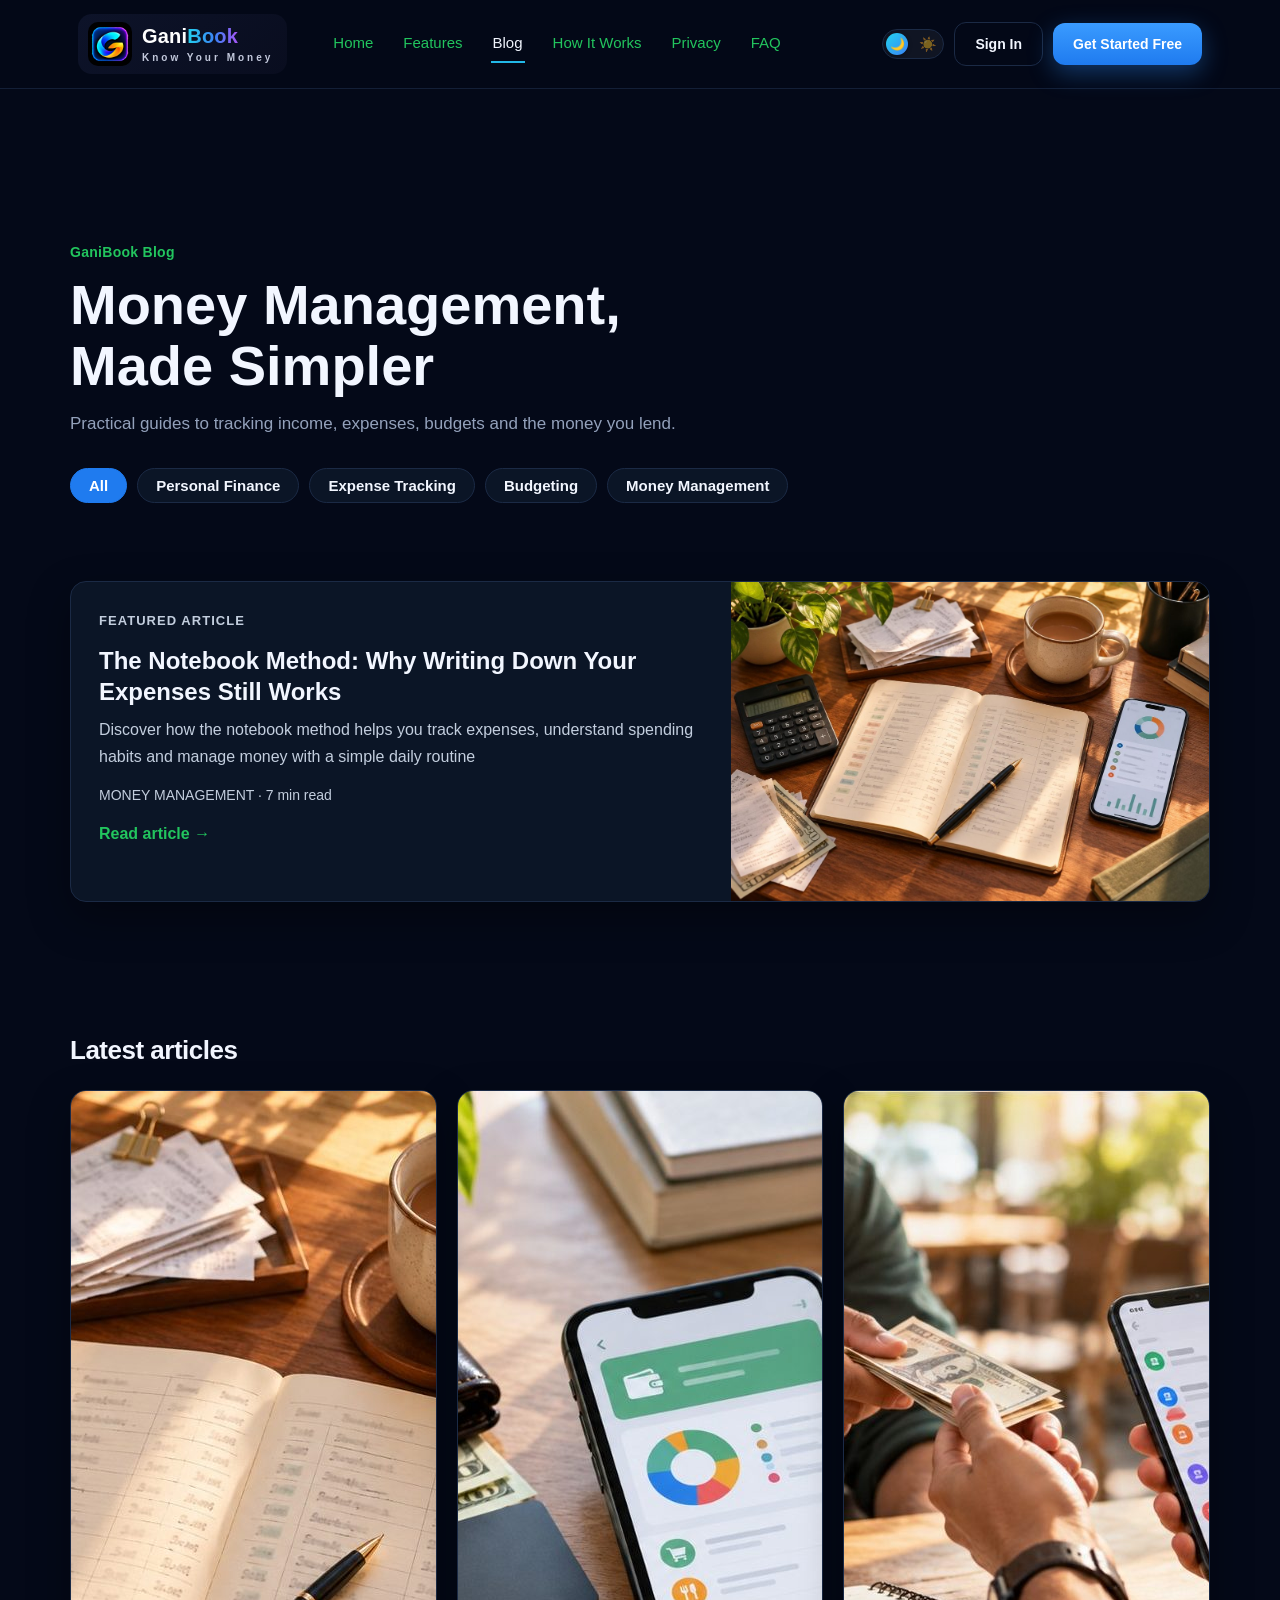
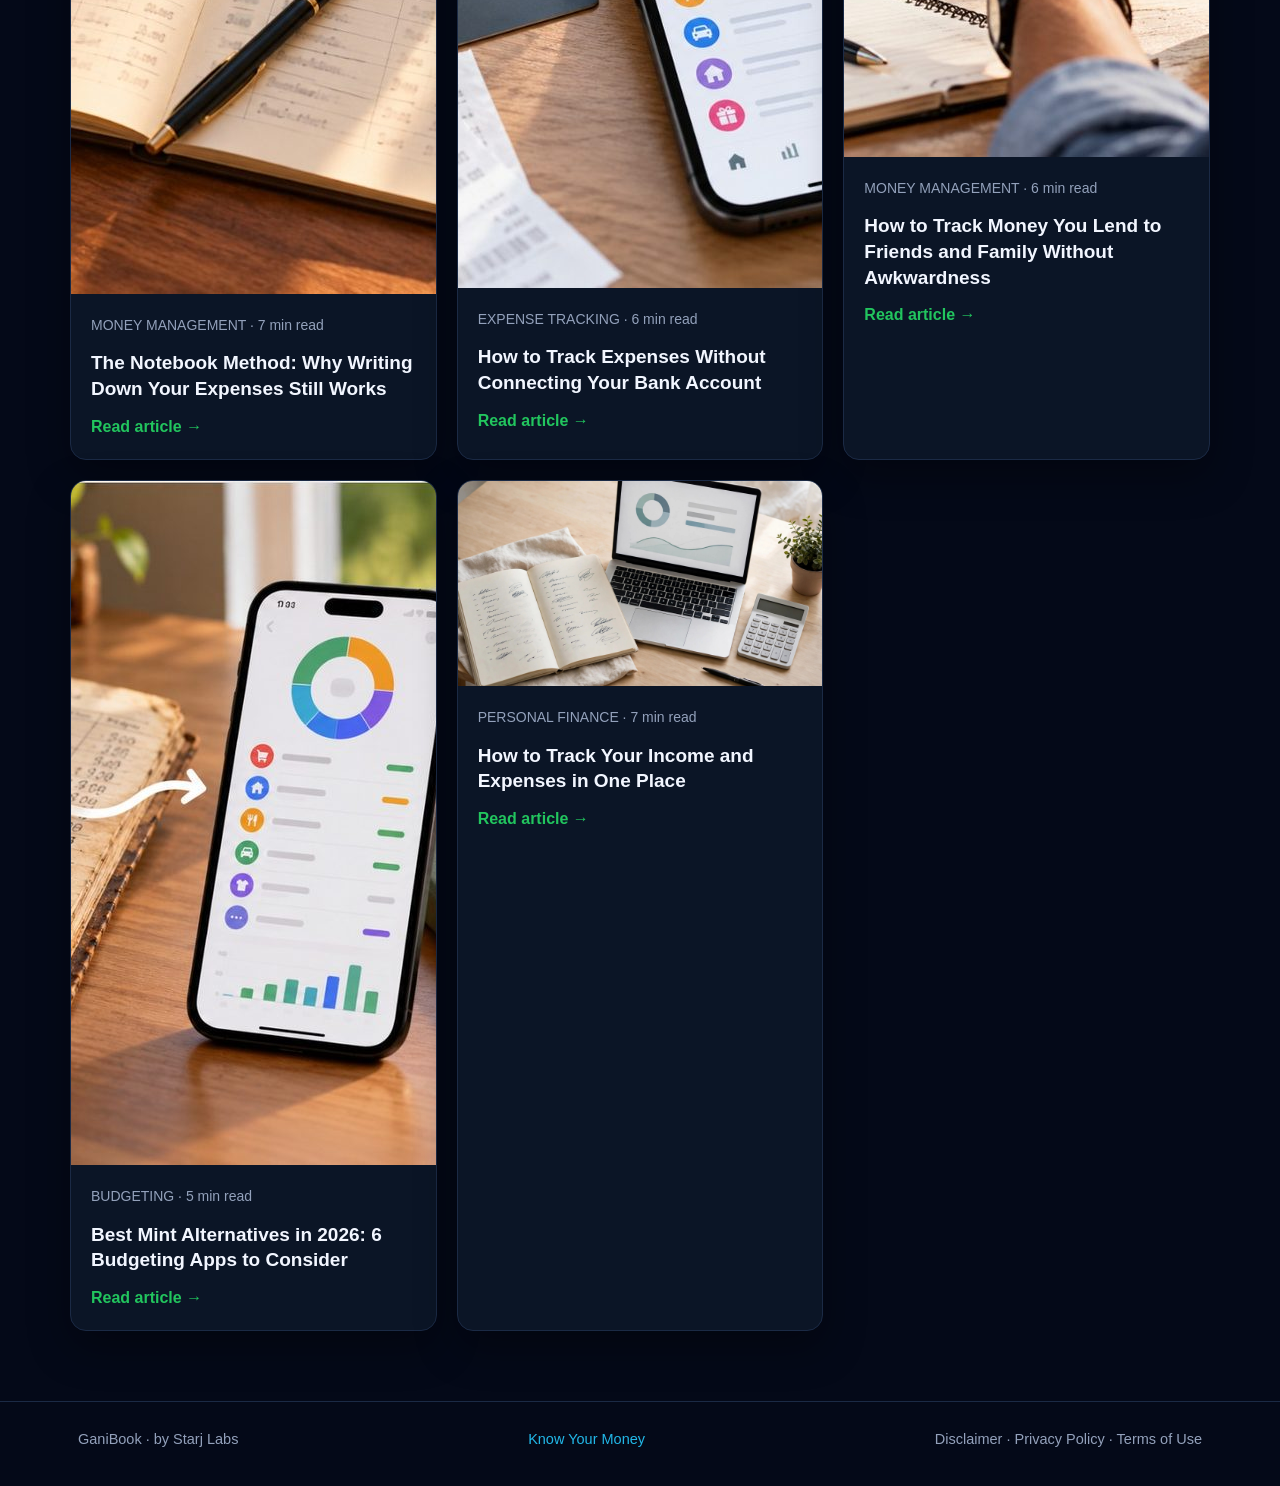
==== blog/index.html @ 3f58e20e "Publish blog articles 02-05 with category filters, SEO metadata, BlogPosting schema and sitemap" ====
<!DOCTYPE html>
<html lang="en" data-theme="dark">
<head>
<meta charset="UTF-8">
<meta name="viewport" content="width=device-width, initial-scale=1">
<title>GaniBook Blog — Money Management, Made Simpler</title>
<meta name="description" content="Practical guides to tracking income, expenses, budgets and the money you lend. Simple money management tips from GaniBook.">
<link rel="canonical" href="https://ganibook.com/blog/">
<meta property="og:title" content="GaniBook Blog — Money Management, Made Simpler">
<meta property="og:description" content="Practical guides to tracking income, expenses, budgets and the money you lend. Simple money management tips from GaniBook.">
<meta property="og:type" content="website">
<meta property="og:image" content="https://ganibook.com/logo.png">
<meta name="twitter:card" content="summary">
<meta name="twitter:title" content="GaniBook Blog — Money Management, Made Simpler">
<meta name="twitter:description" content="Practical guides to tracking income, expenses, budgets and the money you lend. Simple money management tips from GaniBook.">
<link rel="icon" href="../logo.png">
<link rel="stylesheet" href="../styles.css">
<link rel="stylesheet" href="blog.css">
</head>
<body>

<nav class="nav">
  <div class="wrap nav-in">
    <a class="brand" href="https://ganibook.com/" aria-label="GaniBook home">
      <img src="../logo.png" alt="GaniBook logo">
      <span class="brand-t"><strong><span class="wm-gani">Gani</span><span class="wm-book">Book</span></strong><em>Know Your Money</em></span>
    </a>
    <div class="links" id="navLinks">
      <a href="https://ganibook.com/">Home</a>
      <a href="https://ganibook.com/#features">Features</a>
      <a href="./" class="active">Blog</a>
      <a href="https://ganibook.com/#how">How It Works</a>
      <a href="https://ganibook.com/#privacy">Privacy</a>
      <a href="https://ganibook.com/#faq">FAQ</a>
    </div>
    <div class="nav-cta">
      <button class="theme-toggle" id="themeToggle" aria-label="Switch between dark and light mode"><span class="tt-i">🌙</span><span class="tt-i">☀️</span><span class="tt-knob"><span id="ttK">🌙</span></span></button>
      <a class="btn ghost sm" href="https://app.ganibook.com">Sign In</a>
      <a class="btn primary sm" href="https://app.ganibook.com">Get Started Free</a>
      <button class="hamb" id="hamb" aria-label="Open menu" aria-expanded="false">☰</button>
    </div>
  </div>
</nav>

<main class="wrap blog-main">
  <header class="blog-hero">
    <p class="blog-eyebrow">GaniBook Blog</p>
    <h1>Money Management,<br>Made Simpler</h1>
    <p class="blog-sub">Practical guides to tracking income, expenses, budgets and the money you lend.</p>
  </header>

  <div class="pills" role="group" aria-label="Filter articles by category">
    <button class="pill on" data-filter="All">All</button>
    <button class="pill" data-filter="Personal Finance">Personal Finance</button>
    <button class="pill" data-filter="Expense Tracking">Expense Tracking</button>
    <button class="pill" data-filter="Budgeting">Budgeting</button>
    <button class="pill" data-filter="Money Management">Money Management</button>
  </div>

  <section class="blog-featured" aria-label="Featured article">
    <article class="feat-card">
      <div class="feat-card-body">
        <p class="eyebrow">FEATURED ARTICLE</p>
        <h3><a href="./notebook-method-tracking-expenses/">The Notebook Method: Why Writing Down Your Expenses Still Works</a></h3>
        <p>Discover how the notebook method helps you track expenses, understand spending habits and manage money with a simple daily routine</p>
        <p class="art-meta">MONEY MANAGEMENT · 7 min read</p>
        <p><a class="read-link" href="./notebook-method-tracking-expenses/">Read article →</a></p>
      </div>
      <a class="feat-card-img" href="./notebook-method-tracking-expenses/"><img src="images/notebook-method-tracking-expenses.jpg" alt="Open financial notebook with handwritten expense records, calculator and smartphone expense dashboard" width="1200" height="803"></a>
    </article>
  </section>

  <section class="blog-latest" aria-label="Latest articles">
    <h2>Latest articles</h2>
    <div class="latest-grid">
      <article class="art-card" data-category="Money Management">
        <a href="./notebook-method-tracking-expenses/"><img src="images/notebook-method-tracking-expenses.jpg" alt="Open financial notebook with handwritten expense records, calculator and smartphone expense dashboard" width="1200" height="803" loading="lazy"></a>
        <div class="art-card-body">
          <p class="art-meta">MONEY MANAGEMENT · 7 min read</p>
          <h3><a href="./notebook-method-tracking-expenses/">The Notebook Method: Why Writing Down Your Expenses Still Works</a></h3>
          <p><a class="read-link" href="./notebook-method-tracking-expenses/">Read article →</a></p>
        </div>
      </article>
      <article class="art-card" data-category="Expense Tracking">
        <a href="./track-expenses-without-bank-account/"><img src="images/track-expenses-without-bank-account.jpg" alt="Wallet, cash, card and receipts beside a smartphone showing expense categories" width="1200" height="797" loading="lazy"></a>
        <div class="art-card-body">
          <p class="art-meta">EXPENSE TRACKING · 6 min read</p>
          <h3><a href="./track-expenses-without-bank-account/">How to Track Expenses Without Connecting Your Bank Account</a></h3>
          <p><a class="read-link" href="./track-expenses-without-bank-account/">Read article →</a></p>
        </div>
      </article>
      <article class="art-card" data-category="Money Management">
        <a href="./how-to-track-money-lent-to-friends/"><img src="images/how-to-track-money-lent-to-friends.jpg" alt="Two friends recording a cash loan using a smartphone and notebook at a cafe" width="1200" height="666" loading="lazy"></a>
        <div class="art-card-body">
          <p class="art-meta">MONEY MANAGEMENT · 6 min read</p>
          <h3><a href="./how-to-track-money-lent-to-friends/">How to Track Money You Lend to Friends and Family Without Awkwardness</a></h3>
          <p><a class="read-link" href="./how-to-track-money-lent-to-friends/">Read article →</a></p>
        </div>
      </article>
      <article class="art-card" data-category="Budgeting">
        <a href="./best-mint-alternatives/"><img src="images/best-mint-alternatives.jpg" alt="Traditional expense notebook beside a smartphone showing a personal finance dashboard" width="1200" height="684" loading="lazy"></a>
        <div class="art-card-body">
          <p class="art-meta">BUDGETING · 5 min read</p>
          <h3><a href="./best-mint-alternatives/">Best Mint Alternatives in 2026: 6 Budgeting Apps to Consider</a></h3>
          <p><a class="read-link" href="./best-mint-alternatives/">Read article →</a></p>
        </div>
      </article>
      <article class="art-card" data-category="Personal Finance">
        <a href="./how-to-track-income-and-expenses/"><img src="images/article-01-featured.jpg" alt="Track income, expenses, transfers, lending, borrowing and repayments with GaniBook"></a>
        <div class="art-card-body">
          <p class="art-meta">PERSONAL FINANCE · 7 min read</p>
          <h3><a href="./how-to-track-income-and-expenses/">How to Track Your Income and Expenses in One Place</a></h3>
          <p><a class="read-link" href="./how-to-track-income-and-expenses/">Read article →</a></p>
        </div>
      </article>
    </div>
  </section>
</main>

<footer>
  <div class="wrap foot-in">
    <span>GaniBook · by Starj Labs</span>
    <span class="foot-tag">Know Your Money</span>
    <span class="foot-legal">
      <a href="../disclaimer.html">Disclaimer</a> ·
      <a href="../privacy.html">Privacy Policy</a> ·
      <a href="../terms.html">Terms of Use</a>
    </span>
  </div>
</footer>

<script>
(function () {
  var root = document.documentElement;

  // Theme: saved choice > dark default (same mechanism as the landing page,
  // same localStorage key, so the choice carries across ganibook.com pages).
  var saved = null;
  try { saved = localStorage.getItem('gb-theme'); } catch (e) {}
  var theme = saved || 'dark';
  root.setAttribute('data-theme', theme);

  var toggle = document.getElementById('themeToggle');
  function paintToggle() {
    var light = root.getAttribute('data-theme') === 'light';
    document.getElementById('ttK').textContent = light ? '☀️' : '🌙';
    toggle.setAttribute('aria-label', light ? 'Switch to dark mode' : 'Switch to light mode');
  }
  paintToggle();
  toggle.addEventListener('click', function () {
    var next = root.getAttribute('data-theme') === 'light' ? 'dark' : 'light';
    root.setAttribute('data-theme', next);
    try { localStorage.setItem('gb-theme', next); } catch (e) {}
    paintToggle();
    paintAppLinks();
  });

  // The app lives on a different site, so pass the chosen theme along in the
  // link itself (?theme=light|dark) — localStorage can't cross sites.
  var APP_URL = 'https://app.ganibook.com';
  function paintAppLinks() {
    var t = root.getAttribute('data-theme') === 'light' ? 'light' : 'dark';
    var src = 'landing';
    try {
      var p = new URLSearchParams(window.location.search).get('src');
      if (p && /^[a-z0-9]+$/i.test(p)) src = p.toLowerCase();
    } catch (e) {}
    var links = document.querySelectorAll('a[href^="' + APP_URL + '"]');
    for (var i = 0; i < links.length; i++) {
      links[i].setAttribute('href', APP_URL + '/?theme=' + t + '&src=' + encodeURIComponent(src));
    }
  }
  paintAppLinks();

  function armThemeName() {
    var t = root.getAttribute('data-theme') === 'light' ? 'light' : 'dark';
    try { window.name = 'gb-theme:' + t; } catch (e) {}
  }
  var appLinks = document.querySelectorAll('a[href^="' + APP_URL + '"]');
  for (var k = 0; k < appLinks.length; k++) {
    appLinks[k].addEventListener('click', armThemeName);
  }

  // Mobile hamburger menu
  var hamb = document.getElementById('hamb');
  var links = document.getElementById('navLinks');
  hamb.addEventListener('click', function () {
    var open = links.classList.toggle('open');
    hamb.setAttribute('aria-expanded', open ? 'true' : 'false');
    hamb.textContent = open ? '✕' : '☰';
  });
  links.addEventListener('click', function (e) {
    if (e.target.tagName === 'A') {
      links.classList.remove('open');
      hamb.setAttribute('aria-expanded', 'false');
      hamb.textContent = '☰';
    }
  });
})();
</script>

<script>
(function () {
  var pills = document.querySelectorAll('.pill');
  var cards = document.querySelectorAll('.latest-grid .art-card');
  function applyFilter(cat) {
    for (var i = 0; i < pills.length; i++) {
      pills[i].classList.toggle('on', pills[i].getAttribute('data-filter') === cat);
    }
    for (var j = 0; j < cards.length; j++) {
      var c = cards[j].getAttribute('data-category');
      cards[j].style.display = (cat === 'All' || c === cat) ? '' : 'none';
    }
  }
  for (var k = 0; k < pills.length; k++) {
    pills[k].addEventListener('click', (function (cat) {
      return function () { applyFilter(cat); };
    })(pills[k].getAttribute('data-filter')));
  }
})();
</script>

</body>
</html>
---- styles.css ----
/* GaniBook landing — Model G: approved Dark + Light designs, faithful implementation.
   Theme via [data-theme] on <html>. Device mockups stay dark in both themes (approved). */

:root, [data-theme="dark"] {
  --bg: #040918;
  --bg-soft: #071026;
  --card: #0b1526;
  --card2: #0d1830;
  --border: #1b2a45;
  --border-soft: #22345a;
  --text: #f2f6ff;
  --muted: #93a1bb;
  --sub: #c3cede;
  --nav-bg: rgba(4,9,24,.82);
  --nav-border: rgba(27,42,69,.7);
  --link: #cfd8ea;
  --greet-bg: rgba(13,24,48,.7);
  --greet-border: #2b3d5f;
  --glow-a: rgba(47,143,255,.16);
  --glow-b: rgba(120,80,255,.12);
  --glow-c: rgba(47,143,255,.10);
  --band-bg: linear-gradient(180deg, #0c1830, #081122);
  --band-glow: radial-gradient(600px 300px at 50% 120%, rgba(47,143,255,.22), transparent 65%);
  --band-glow2: radial-gradient(400px 240px at 85% -20%, rgba(122,63,240,.16), transparent 60%);
  --strip-bg: rgba(7,16,38,.55);
  --card-shadow: 0 16px 40px rgba(0,0,0,.35);
  --toggle-bg: rgba(255,255,255,.05);
  --trial-bg: rgba(47,143,255,.10);
  --trial-border: rgba(47,143,255,.28);
  --trial-icon-bg: rgba(255,255,255,.07);
}

[data-theme="light"] {
  --bg: #f3f7fe;
  --bg-soft: #e9f1fd;
  --card: #ffffff;
  --card2: #f7faff;
  --border: #d9e5f6;
  --border-soft: #c4d6ef;
  --text: #0d1b31;
  --muted: #5b6b87;
  --sub: #3d4f6e;
  --nav-bg: rgba(255,255,255,.88);
  --nav-border: rgba(200,216,240,.9);
  --link: #33415c;
  --greet-bg: #ffffff;
  --greet-border: #d9e5f6;
  --glow-a: rgba(47,143,255,.14);
  --glow-b: rgba(120,80,255,.08);
  --glow-c: rgba(47,143,255,.10);
  --trial-bg: #e9f1fd;
  --trial-border: #bcd4f0;
  --trial-icon-bg: #ffffff;
  --band-bg: linear-gradient(180deg, #ffffff, #e8f1fe);
  --band-glow: radial-gradient(600px 300px at 50% 120%, rgba(47,143,255,.18), transparent 65%);
  --band-glow2: radial-gradient(400px 240px at 85% -20%, rgba(47,143,255,.12), transparent 60%);
  --strip-bg: #eaf2fd;
  --card-shadow: 0 14px 34px rgba(30,70,140,.10);
  --toggle-bg: #eef4fd;
}

* { box-sizing: border-box; margin: 0; padding: 0; }
html { scroll-behavior: smooth; }
/* Anchor offset: keep section headings visible below the sticky header */
#top, #features, #how, #privacy, #faq { scroll-margin-top: 88px; }
body {
  background: var(--bg);
  color: var(--text);
  font-family: -apple-system, BlinkMacSystemFont, 'Segoe UI', Roboto, 'Helvetica Neue', Arial, sans-serif;
  font-size: 16px; line-height: 1.6;
  -webkit-font-smoothing: antialiased;
  overflow-x: hidden;
  transition: background .25s ease, color .25s ease;
}
img { max-width: 100%; display: block; }
a { color: inherit; }
.wrap { max-width: 1180px; margin: 0 auto; padding: 0 28px; }

/* ---------- Buttons ---------- */
.btn {
  display: inline-flex; align-items: center; justify-content: center; gap: 8px;
  text-decoration: none; font-weight: 700;
  border-radius: 12px; white-space: nowrap; cursor: pointer;
  transition: transform .15s ease, box-shadow .15s ease, background .15s ease;
}
.btn.primary { background: linear-gradient(180deg, #3a9bff, #1f7bef); color: #fff; box-shadow: 0 8px 24px rgba(47,143,255,.35); border: none; }
.btn.primary:hover { transform: translateY(-2px); box-shadow: 0 12px 30px rgba(47,143,255,.45); }
.btn.primary:focus-visible, .btn.outline:focus-visible, .btn.ghost:focus-visible { outline: 3px solid rgba(47,143,255,.55); outline-offset: 2px; }
.btn.ghost { border: 1px solid var(--border); color: var(--text); background: transparent; }
.btn.ghost:hover { border-color: #2f8fff; }
.btn.outline { border: 1px solid var(--border-soft); color: var(--text); background: transparent; }
.btn.outline:hover { border-color: #2f8fff; transform: translateY(-2px); }
.btn.sm { padding: 10px 20px; font-size: 14px; }
.btn.lg { padding: 15px 34px; font-size: 16px; }
.btn .arr { font-size: 18px; }
.btn .play { font-size: 14px; opacity: .9; }

/* ---------- Nav ---------- */
.nav {
  position: sticky; top: 0; z-index: 50;
  background: var(--nav-bg); backdrop-filter: blur(12px);
  border-bottom: 1px solid var(--nav-border);
}
.nav-in { display: flex; align-items: center; gap: 24px; padding-top: 14px; padding-bottom: 14px; position: relative; }
.brand { display: flex; align-items: center; gap: 10px; text-decoration: none; background: linear-gradient(135deg, #0d1329, #090d1f); border-radius: 14px; padding: 8px 14px 8px 10px; flex-shrink: 0; }
.brand img { width: 44px; height: 44px; border-radius: 10px; display: block; }
.brand-t { display: flex; flex-direction: column; line-height: 1.15; }
.brand-t strong { font-size: 20px; font-weight: 800; letter-spacing: .2px; }
.brand-t .wm-gani { color: #ffffff; }
.brand-t .wm-book { background: linear-gradient(90deg, #22d3ee, #3b82f6 55%, #a855f7); -webkit-background-clip: text; background-clip: text; color: transparent; }
.brand-t em { display: block; font-style: normal; font-weight: 600; font-size: 10px; letter-spacing: 3px; color: #c3c9dc; margin-top: 4px; }
.links { display: flex; gap: 26px; margin-left: 20px; }
.links a { text-decoration: none; color: var(--link); font-size: 15px; font-weight: 500; padding: 6px 2px; }
.links a:hover { color: var(--text); }
.links a.active { color: var(--text); border-bottom: 2px solid #22b8e8; }
.nav-cta { margin-left: auto; display: flex; gap: 10px; align-items: center; flex-shrink: 0; }
.theme-toggle {
  position: relative; width: 62px; height: 30px; border-radius: 999px;
  border: 1px solid var(--border); background: var(--toggle-bg); cursor: pointer;
  display: inline-flex; align-items: center; justify-content: space-between;
  padding: 0 7px; font-size: 14px; line-height: 1; flex: none;
}
.theme-toggle .tt-i { opacity: .45; }
.theme-toggle .tt-knob {
  position: absolute; top: 3px; left: 3px; width: 22px; height: 22px; border-radius: 50%;
  background: linear-gradient(135deg, #22d3ee, #3b82f6);
  display: inline-flex; align-items: center; justify-content: center;
  font-size: 12px; transition: left .25s ease; box-shadow: 0 1px 4px rgba(0,0,0,.35);
}
[data-theme="light"] .theme-toggle .tt-knob { left: 35px; }
.theme-toggle:hover { border-color: #2f8fff; }
.hamb { display: none; width: 42px; height: 42px; border-radius: 12px; border: 1px solid var(--border); background: var(--toggle-bg); color: var(--text); font-size: 20px; cursor: pointer; }

/* ---------- Hero ---------- */
.hero {
  position: relative; overflow: hidden;
  background:
    radial-gradient(900px 480px at 12% 0%, var(--glow-a), transparent 60%),
    radial-gradient(800px 500px at 88% 30%, var(--glow-b), transparent 60%),
    radial-gradient(700px 420px at 55% 110%, var(--glow-c), transparent 60%),
    var(--bg);
}
.hero-grid {
  display: grid; grid-template-columns: minmax(0, 1.02fr) minmax(0, 1fr);
  gap: 36px; align-items: center; padding-top: 64px; padding-bottom: 70px;
}
.greet {
  display: inline-flex; align-items: center; gap: 6px;
  border: 1px solid var(--greet-border); background: var(--greet-bg);
  padding: 8px 18px; border-radius: 999px; font-size: 14.5px; font-weight: 600; color: var(--text);
}
.hero-copy h1 { font-size: 54px; line-height: 1.14; margin: 22px 0 18px; letter-spacing: -1px; color: var(--text); }
.hero-copy h1 .line2 { display: block; font-size: .74em; margin-top: 6px; }
.b-grad { background: linear-gradient(92deg, #38c6f4, #2f8fff); -webkit-background-clip: text; background-clip: text; color: transparent; }
.g-grad { background: linear-gradient(92deg, #ffc531, #ff8a3d); -webkit-background-clip: text; background-clip: text; color: transparent; }
.sub { color: var(--sub); font-size: 17.5px; max-width: 480px; }
.cta-row { display: flex; gap: 14px; margin-top: 28px; flex-wrap: wrap; }
.micro { color: var(--muted); font-size: 14.5px; margin-top: 14px; font-weight: 600; }

/* ---------- Launch-trial gift card (15 Oct 2026) ---------- */
.trial-card {
  display: flex; align-items: center; gap: 16px;
  background: var(--trial-bg); border: 2px solid var(--trial-border);
  border-radius: 16px; padding: 18px 22px; margin-top: 24px;
  max-width: 600px;
}
.trial-icon {
  flex: none; width: 58px; height: 58px; border-radius: 14px;
  background: var(--trial-icon-bg);
  display: flex; align-items: center; justify-content: center;
  font-size: 30px; line-height: 1;
}
.trial-card p { margin: 0; font-size: 17px; line-height: 1.5; color: var(--text); font-weight: 600; }
.close-band .trial-card { margin: 0 auto 30px; text-align: left; }
@media (max-width: 560px) {
  .trial-card { padding: 14px 16px; gap: 12px; margin-top: 20px; }
  .trial-icon { width: 48px; height: 48px; font-size: 25px; border-radius: 12px; }
  .trial-card p { font-size: 15px; }
}
.trust { display: flex; gap: 34px; margin-top: 30px; flex-wrap: wrap; }
.trust > div { display: flex; gap: 10px; align-items: flex-start; font-size: 14px; color: var(--sub); line-height: 1.45; }
.ti { font-size: 24px; line-height: 1.2; }

/* ---------- CSS device mockups (dark app UI in both themes — approved) ---------- */
.devices { position: relative; min-height: 480px; }
.laptop { position: relative; width: 100%; max-width: 640px; margin-left: auto; }
.lap-screen {
  background: #0a0f1e; border: 10px solid #141c30; border-bottom-width: 14px;
  border-radius: 14px 14px 0 0; overflow: hidden;
  box-shadow: 0 30px 80px rgba(0,0,0,.35), 0 0 60px rgba(47,143,255,.12);
}
.lap-base { height: 12px; margin: 0 -18px; background: linear-gradient(180deg, #2a3652, #141c30); border-radius: 4px 4px 14px 14px; }
.dash { display: grid; grid-template-columns: 118px 1fr; min-height: 340px; font-size: 9px; }
.d-side { background: #0b1226; border-right: 1px solid #16223c; padding: 10px 8px; }
.d-brand { display: flex; align-items: center; gap: 5px; margin-bottom: 10px; }
.d-brand img { width: 14px; height: 14px; border-radius: 4px; display: block; }
.d-brand b { font-size: 9.5px; font-weight: 800; letter-spacing: .1px; }
.wm-w { color: #fff; }
.wm-g { background: linear-gradient(90deg,#22d3ee,#3b82f6 55%,#a855f7); -webkit-background-clip: text; background-clip: text; color: transparent; }
.d-side ul { list-style: none; }
.d-side li { padding: 5px 6px; border-radius: 6px; color: #8fa0bd; font-size: 8.5px; margin-bottom: 2px; }
.d-side li.on { background: #16294d; color: #fff; }
.d-main { padding: 10px 12px; }
.d-top { display: flex; justify-content: space-between; align-items: center; margin-bottom: 10px; }
.d-greet { border: 1px solid #22345a; border-radius: 999px; padding: 3px 10px; font-size: 8.5px; background: #0d1830; color: #dbe4f5; }
.d-month { border: 1px solid #22345a; border-radius: 6px; padding: 3px 8px; font-size: 8.5px; color: #9fb0cc; }
.d-cards { display: grid; grid-template-columns: repeat(3, 1fr); gap: 8px; margin-bottom: 10px; }
.dc { border-radius: 8px; padding: 8px 9px; background: #101b33; border: 1px solid #1b2a45; }
.dc span { display: block; font-size: 7.5px; color: #8fa0bd; margin-bottom: 3px; }
.dc b { font-size: 11.5px; }
.dc.blue b { color: #5eb2ff; } .dc.green { background: #0d2b22; border-color: #175c40; } .dc.green b { color: #4ade80; }
.dc.red { background: #2c1418; border-color: #5c232a; } .dc.red b { color: #ff7a72; }
.dc.violet { background: #1e1433; border-color: #3d2a6e; } .dc.violet b { color: #c4a7ff; }
.dc.amber { background: #2b1f0e; border-color: #5c451a; } .dc.amber b { color: #ffcf5e; }
.dc.rose { background: #2b1218; border-color: #5c2330; } .dc.rose b { color: #ff8f9a; }
.d-panels { display: grid; grid-template-columns: 1.2fr 1fr; gap: 8px; }
.dp { background: #0d1730; border: 1px solid #1b2a45; border-radius: 8px; padding: 8px 9px; }
.dp-h { display: flex; justify-content: space-between; align-items: center; margin-bottom: 6px; }
.dp-h b { font-size: 8.5px; color: #dbe4f5; } .dp-h span { font-size: 7.5px; color: #38c6f4; }
.tx { display: flex; align-items: center; gap: 6px; padding: 4px 0; border-top: 1px solid #152238; font-size: 8px; }
.tx i { width: 14px; height: 14px; border-radius: 50%; font-style: normal; font-size: 7px; display: flex; align-items: center; justify-content: center; color: #fff; flex: none; }
.tx i.a { background: #2fbf71; } .tx i.b { background: #e8a13c; } .tx i.c { background: #f0564d; } .tx i.d { background: #5b8def; }
.tx span { color: #c3cede; flex: 1; } .tx b.g { color: #4ade80; } .tx b.r { color: #ff7a72; } .tx em { font-style: normal; color: #6b7c99; font-size: 7px; }
.bar { display: flex; align-items: center; gap: 6px; padding: 3px 0; font-size: 7.5px; }
.bar .bl { width: 52px; height: 5px; border-radius: 3px; flex: none; }
.bar .bl.g { background: #4ade80; } .bar .bl.r { background: #c084fc; } .bar .bl.v { background: #5eb2ff; } .bar .bl.a { background: #ffcf5e; }
.bar em { font-style: normal; color: #8fa0bd; flex: 1; } .bar b { color: #dbe4f5; }

.phone {
  position: absolute; right: -6px; bottom: -34px; width: 196px;
  background: #070c18; border: 7px solid #1a2438; border-radius: 30px;
  overflow: hidden; box-shadow: 0 24px 60px rgba(0,0,0,.45), 0 0 40px rgba(47,143,255,.15);
  font-size: 9px;
}
.ph-notch { width: 74px; height: 16px; background: #1a2438; border-radius: 0 0 10px 10px; margin: 0 auto; }
.ph-status { display: flex; justify-content: space-between; padding: 2px 12px 0; color: #9fb0cc; font-size: 8px; }
.ph-brand { display: flex; align-items: center; gap: 5px; padding: 8px 12px 4px; }
.ph-brand img { width: 16px; height: 16px; border-radius: 5px; display: block; }
.ph-brand b { font-size: 10px; font-weight: 800; letter-spacing: .1px; } .ph-brand span { margin-left: auto; color: #9fb0cc; }
.ph-greet { margin: 4px 12px; border: 1px solid #22345a; border-radius: 999px; padding: 4px 10px; font-size: 8.5px; background: #0d1830; text-align: center; color: #dbe4f5; }
.ph-bal { margin: 8px 12px; background: linear-gradient(135deg, #1f9d63, #27c77e); border-radius: 10px; padding: 10px 12px; color: #fff; }
.ph-bal span { font-size: 8px; opacity: .9; } .ph-bal b { display: block; font-size: 15px; }
.ph-row { display: grid; grid-template-columns: 1fr 1fr; gap: 8px; margin: 0 12px 8px; }
.ph-mini { border-radius: 10px; padding: 8px 10px; border: 1px solid #1b2a45; background: #101b33; }
.ph-mini span { font-size: 7.5px; color: #8fa0bd; display: block; } .ph-mini b { font-size: 10.5px; }
.ph-mini.g { background: #0d2b22; border-color: #175c40; } .ph-mini.g b { color: #4ade80; }
.ph-mini.r { background: #2c1418; border-color: #5c232a; } .ph-mini.r b { color: #ff7a72; }
.ph-tile { border: 1px solid #1b2a45; background: #0d1730; border-radius: 10px; padding: 8px; text-align: center; color: #9fb0cc; font-size: 8px; }
.ph-tile span { display: block; margin-top: 2px; }
.ph-nav { display: grid; grid-template-columns: repeat(5, 1fr); border-top: 1px solid #16223c; padding: 8px 4px 10px; margin-top: 4px; background: #0a1122; }
.ph-nav span { text-align: center; color: #6b7c99; font-size: 11px; }
.ph-nav span.on { color: #38c6f4; }
.ph-nav em { display: block; font-style: normal; font-size: 6.5px; }

/* ---------- Sections ---------- */
section { padding: 48px 0; }
section h2 { font-size: 34px; letter-spacing: -.5px; margin-bottom: 10px; color: var(--text); }
.sec-sub { color: var(--muted); font-size: 16.5px; margin-bottom: 36px; max-width: 620px; }
.grid5 { display: grid; grid-template-columns: repeat(5, 1fr); gap: 16px; }
.fcard {
  background: var(--card);
  border: 1px solid var(--border); border-radius: 16px;
  padding: 28px 22px; text-align: center;
  transition: transform .18s ease, border-color .18s ease, box-shadow .18s ease;
}
.fcard:hover { transform: translateY(-4px); border-color: #2f8fff; box-shadow: var(--card-shadow); }
.fcard h3 { font-size: 17px; margin: 14px 0 8px; color: var(--text); }
.fcard p { color: var(--muted); font-size: 14.5px; }
.fcard.wide { display: flex; align-items: center; gap: 20px; text-align: left; padding: 24px; }
.fcard.wide h3 { margin: 0 0 6px; }
.fic {
  width: 58px; height: 58px; border-radius: 50%; flex: none;
  display: inline-flex; align-items: center; justify-content: center;
  font-size: 26px; color: #fff; font-style: normal;
}
.fic.green { background: linear-gradient(135deg, #2fbf71, #1d8a4f); }
.fic.red { background: linear-gradient(135deg, #f0564d, #c2332c); }
.fic.yellow { background: linear-gradient(135deg, #ffc531, #e8930c); }
.fic.purple { background: linear-gradient(135deg, #a06bff, #7a3ff0); }
.fic.blue { background: linear-gradient(135deg, #3a9bff, #1f6fe0); }
.fic.bulb { background: none; font-size: 44px; width: auto; height: auto; }
.fcard.wide .fic { margin: 0; }
.pie { width: 58px; height: 58px; border-radius: 50%; flex: none;
  background: conic-gradient(#ffc531 0 32%, #a06bff 32% 55%, #38c6f4 55% 100%); }
.bars { display: flex; align-items: flex-end; gap: 7px; height: 58px; flex: none; }
.bars i { width: 14px; height: var(--h); border-radius: 5px; background: linear-gradient(180deg, #38c6f4, #1f7bef); display: block; }

/* ---------- How it works ---------- */
.how { background: var(--strip-bg); border-top: 1px solid var(--border); border-bottom: 1px solid var(--border); text-align: center; }
.how .sec-sub { margin-left: auto; margin-right: auto; }
.steps { display: grid; grid-template-columns: repeat(3, 1fr); gap: 18px; margin-bottom: 40px; text-align: left; }
.step { background: var(--card); border: 1px solid var(--border); border-radius: 16px; padding: 30px 26px; }
.step .n {
  width: 44px; height: 44px; border-radius: 12px; display: inline-flex; align-items: center; justify-content: center;
  font-size: 20px; font-weight: 800; color: #fff;
  background: linear-gradient(135deg, #2f8fff, #7a3ff0); margin-bottom: 16px;
}
.step h3 { font-size: 18px; margin-bottom: 8px; color: var(--text); }
.step p { color: var(--muted); font-size: 15px; }

/* ---------- Privacy ---------- */
.priv-grid { display: block; max-width: 780px; }
.priv-list { list-style: none; margin-top: 8px; }
.priv-list li { display: flex; gap: 14px; padding: 14px 0; border-bottom: 1px solid var(--border); font-size: 15.5px; color: var(--sub); }
.priv-list li:last-child { border-bottom: none; }
.priv-list li > span { font-size: 22px; }
.priv-list b { color: var(--text); }

/* ---------- FAQ ---------- */
.faq { background: var(--strip-bg); border-top: 1px solid var(--border); }
.faq h2 { margin-bottom: 30px; }
.qa { background: var(--card); border: 1px solid var(--border); border-radius: 14px; padding: 22px 26px; margin-bottom: 14px; max-width: 860px; }
.qa h3 { font-size: 17px; margin-bottom: 8px; color: var(--text); }
.qa p { color: var(--muted); font-size: 15.5px; }

/* ---------- Closing ---------- */
.closing { padding: 36px 0 68px; }
.close-band {
  position: relative; overflow: hidden; text-align: center;
  border: 1px solid var(--border-soft); border-radius: 24px;
  padding: 64px 32px;
  background: var(--band-glow), var(--band-glow2), var(--band-bg);
}
.close-band::after {
  content: ""; position: absolute; right: 40px; bottom: 0; width: 280px; height: 120px;
  background: linear-gradient(180deg, rgba(56,198,244,.55), rgba(56,198,244,.08));
  -webkit-mask: url("data:image/svg+xml;utf8,<svg xmlns='http://www.w3.org/2000/svg' width='280' height='120'><rect x='10' y='70' width='22' height='50' rx='4'/><rect x='44' y='50' width='22' height='70' rx='4'/><rect x='78' y='60' width='22' height='60' rx='4'/><rect x='112' y='35' width='22' height='85' rx='4'/><rect x='146' y='48' width='22' height='72' rx='4'/><rect x='180' y='20' width='22' height='100' rx='4'/><rect x='214' y='42' width='22' height='78' rx='4'/><rect x='248' y='58' width='22' height='62' rx='4'/></svg>") no-repeat bottom right;
  -webkit-mask-size: contain; mask-size: contain;
  opacity: .55; pointer-events: none;
}
.close-band h2 { font-size: 32px; margin-bottom: 26px; }
.close-band .micro { margin-top: 16px; }

/* ---------- Footer ---------- */
footer { border-top: 1px solid var(--border); padding: 26px 0 34px; }
.foot-in { display: flex; justify-content: space-between; align-items: center; color: var(--muted); font-size: 14.5px; }
.foot-tag { color: #22b8e8; }
.foot-legal a { color: var(--muted); text-decoration: none; }
.foot-legal a:hover { color: var(--text); text-decoration: underline; }

/* ---------- Responsive ---------- */
@media (max-width: 1020px) {
  .hero-grid { grid-template-columns: 1fr; padding-top: 48px; }
  .hero-copy h1 { font-size: 44px; }
  .devices { min-height: 0; max-width: 640px; }
  .grid5 { grid-template-columns: repeat(2, 1fr); }
  .links {
    display: none; position: absolute; top: 100%; left: 0; right: 0;
    flex-direction: column; gap: 0; margin: 0;
    background: var(--nav-bg); border-bottom: 1px solid var(--nav-border);
    padding: 8px 28px 16px;
  }
  .links.open { display: flex; }
  .links a { padding: 12px 2px; border-bottom: 1px solid var(--border); }
  .links a.active { border-bottom: 1px solid var(--border); border-left: 3px solid #22b8e8; padding-left: 10px; }
  .hamb { display: inline-flex; }
}
@media (max-width: 640px) {
  .wrap { padding: 0 20px; }
  section { padding: 52px 0; }
  .nav-in { gap: 10px; }
  .brand { gap: 8px; min-width: 0; }
  .nav-cta { gap: 8px; }
  .hamb { width: 38px; height: 38px; font-size: 18px; }
  .nav-cta .btn.ghost { display: none; }
  .nav-cta .btn.primary.sm { padding: 10px 14px; font-size: 13px; }
  .brand img { width: 38px; height: 38px; }
  .brand-t strong { font-size: 18px; }
  .brand-t em { display: none; }
  .hero-copy h1 { font-size: 37px; letter-spacing: -.5px; }
  .sub { font-size: 16px; }
  .cta-row .btn.lg { width: 100%; justify-content: center; }
  .trust { gap: 18px; }
  .devices { margin-top: 8px; display: flex; justify-content: center; }
  .laptop { display: none; }
  .phone { position: relative; right: auto; bottom: auto; width: 232px; margin: 6px auto 0; }
  .grid5 { grid-template-columns: 1fr; } /* 5 cards: no orphan 5th card on mobile */
  .fcard { padding: 22px 16px; }
  .fcard.wide { flex-direction: column; text-align: center; }
  .steps { grid-template-columns: 1fr; }
  section h2 { font-size: 27px; }
  .close-band { padding: 48px 22px; }
  .close-band::after { display: none; }
  .foot-in { flex-direction: column; gap: 6px; }
}
/* Narrow phones: compress header so logo, wordmark, toggle, CTA and menu fit without overlap */
@media (max-width: 460px) {
  .wrap { padding: 0 12px; }
  .nav-in { gap: 6px; }
  .brand { padding: 6px 8px 6px 6px; gap: 6px; }
  .brand img { width: 30px; height: 30px; }
  .brand-t strong { font-size: 15px; }
  .nav-cta { gap: 6px; }
  .theme-toggle { width: 52px; height: 28px; padding: 0 6px; font-size: 12px; }
  .theme-toggle .tt-knob { width: 18px; height: 18px; top: 4px; left: 4px; font-size: 10px; }
  [data-theme="light"] .theme-toggle .tt-knob { left: 30px; }
  .nav-cta .btn.primary.sm { padding: 7px 8px; font-size: 12px; }
  .hamb { width: 32px; height: 32px; font-size: 16px; }
}

/* Desktop light mode: subtle grey outer viewport framing the centered page (like the dashboard) */
@media (min-width: 1100px) {
  [data-theme="light"] body {
    background: #e1e6ef;
  }
  [data-theme="light"] body > nav,
  [data-theme="light"] body > header,
  [data-theme="light"] body > section,
  [data-theme="light"] body > footer {
    max-width: 1400px;
    margin-left: auto;
    margin-right: auto;
  }
}
---- blog/blog.css ----
/* GaniBook Blog — uses the landing page theme tokens (data-theme on <html>).
   Dark is the default; light overrides come from styles.css tokens.
   One blog, one content — only colors change per theme (no duplicate SEO content). */

.blog-main { padding: 120px 20px 60px; }

.blog-hero { padding: 32px 0 8px; }
.blog-eyebrow {
  color: #22c55e;
  font-weight: 700;
  font-size: 14px;
  letter-spacing: 0.02em;
  margin: 0 0 12px;
}
.blog-hero h1 {
  margin: 0 0 14px;
  font-size: clamp(34px, 6vw, 56px);
  line-height: 1.08;
  color: var(--text);
}
.blog-sub {
  margin: 0;
  font-size: 17px;
  line-height: 1.6;
  color: var(--muted);
  max-width: 620px;
}

.blog-latest { padding: 40px 0 10px; }
.blog-latest h2 {
  margin: 0 0 18px;
  font-size: 26px;
  color: var(--text);
}
.blog-empty {
  background: var(--card);
  border: 1px solid var(--border);
  border-radius: 16px;
  padding: 28px;
  box-shadow: var(--card-shadow);
}
.blog-empty p { color: var(--sub); line-height: 1.65; margin: 0 0 12px; }
.blog-empty p:last-child { margin-bottom: 0; }
.blog-empty strong { color: var(--text); }
.blog-empty .btn { display: inline-block; text-decoration: none; }

@media (max-width: 640px) {
  .blog-main { padding-top: 100px; }
  .blog-empty { padding: 20px; }
}

/* Article pages + blog link color */
:root, [data-theme="dark"] { --link: #22c55e; }
[data-theme="light"] { --link: #166534; }

.article-main { max-width: 760px; margin: 0 auto; padding: 28px 20px 60px; }
.article-main h1 { margin: 0 0 12px; font-size: clamp(30px, 5vw, 44px); line-height: 1.15; }
.back { text-decoration: none; font-size: 15px; color: var(--link); }
.eyebrow { color: var(--link); font-weight: 800; font-size: 13px; letter-spacing: .08em; margin: 26px 0 10px; }
.meta { color: var(--muted); font-size: 15px; margin: 0 0 24px; }
.featured-fig { margin: 0; border: 1px solid var(--border); border-radius: 16px; overflow: hidden; box-shadow: var(--card-shadow); }
.featured-fig img { width: 100%; aspect-ratio: 16/9; object-fit: cover; display: block; }
.contents { background: var(--card); border: 1px solid var(--border); border-radius: 16px; padding: 20px 24px; margin: 28px 0 8px; }
.contents b { display: block; margin-bottom: 10px; font-size: 16px; }
.contents a { display: block; text-decoration: none; padding: 4px 0; font-size: 15px; color: var(--link); }
.article-main article h2 { font-size: 26px; line-height: 1.3; margin: 42px 0 12px; }
.article-main article h3 { font-size: 19px; margin: 26px 0 8px; }
.article-main article p, .article-main article li { font-size: 17px; line-height: 1.75; color: var(--sub); }
.article-main article p { margin: 0 0 14px; }
.article-main article ul { padding-left: 22px; }
.article-main article li { margin-bottom: 8px; }
.article-main article strong { color: var(--text); }
.table-wrap { overflow-x: auto; margin: 6px 0 16px; }
table { border-collapse: collapse; width: 100%; min-width: 480px; font-size: 16px; }
th, td { border: 1px solid var(--border); padding: 10px 14px; text-align: left; }
th { background: var(--card); color: var(--text); }
td { color: var(--sub); }
td.num { text-align: right; }
.cta-box { background: var(--card); border: 1px solid var(--border); border-radius: 16px; box-shadow: var(--card-shadow); padding: 28px; text-align: center; margin: 36px 0 8px; }
.cta-box p { color: var(--sub); font-size: 17px; line-height: 1.65; margin: 0 0 16px; }
.cta-box p:last-child { margin-bottom: 0; }
.back-bottom { margin-top: 30px; }

/* Blog index cards */
.feat-card { display: flex; background: var(--card); border: 1px solid var(--border); border-radius: 16px; overflow: hidden; box-shadow: var(--card-shadow); margin: 0 0 40px; }
.feat-card-body { padding: 28px; flex: 1; }
.feat-card-body .eyebrow { margin-top: 0; }
.feat-card-body h3 { margin: 0 0 10px; font-size: 24px; line-height: 1.3; }
.feat-card-body h3 a { color: var(--text); text-decoration: none; }
.feat-card-body p { color: var(--sub); line-height: 1.65; margin: 0 0 14px; }
.feat-card-img { flex: 0 0 42%; min-height: 260px; }
.feat-card-img img { width: 100%; height: 100%; object-fit: cover; display: block; }
.art-meta { color: var(--muted); font-size: 14px; margin-bottom: 14px; }
.read-link { color: var(--link); font-weight: 700; text-decoration: none; }
.latest-grid { display: grid; grid-template-columns: repeat(3, 1fr); gap: 20px; }
.art-card { background: var(--card); border: 1px solid var(--border); border-radius: 16px; overflow: hidden; box-shadow: var(--card-shadow); }
.art-card img { width: 100%; aspect-ratio: 16/9; object-fit: cover; display: block; }
.art-card-body { padding: 20px; }
.art-card-body h3 { margin: 0 0 12px; font-size: 19px; line-height: 1.35; }
.art-card-body h3 a { color: var(--text); text-decoration: none; }

@media (max-width: 640px) {
  .article-main { padding: 20px 16px 44px; }
  .article-main article p, .article-main article li { font-size: 16px; }
  table { min-width: 0; font-size: 14px; }
  th, td { padding: 8px 10px; }
  td.num { white-space: nowrap; }
  .feat-card { flex-direction: column; }
  .feat-card-img { flex: none; min-height: 0; }
  .feat-card-img img { aspect-ratio: 16/9; height: auto; }
  .latest-grid { grid-template-columns: 1fr; }
}

/* Category filter pills (mockup style) + related-articles block */
.pills { display: flex; flex-wrap: wrap; gap: 10px; margin: 22px 0 30px; }
.pill { border: 1px solid var(--border); background: var(--card); color: var(--text); border-radius: 999px; padding: 8px 18px; font-size: 15px; font-weight: 600; cursor: pointer; }
.pill.on { background: #1f7bef; border-color: #1f7bef; color: #fff; }
.related { background: var(--card); border: 1px solid var(--border); border-radius: 16px; padding: 20px 24px; margin: 30px 0 8px; }
.related p { color: var(--sub); font-size: 17px; line-height: 1.65; margin: 0 0 10px; }
.related p strong { color: var(--text); }
.related ul { padding-left: 22px; margin: 0; }
.related li { font-size: 17px; line-height: 1.75; color: var(--sub); margin-bottom: 8px; }
.related a { color: var(--link); text-decoration: none; font-weight: 700; }
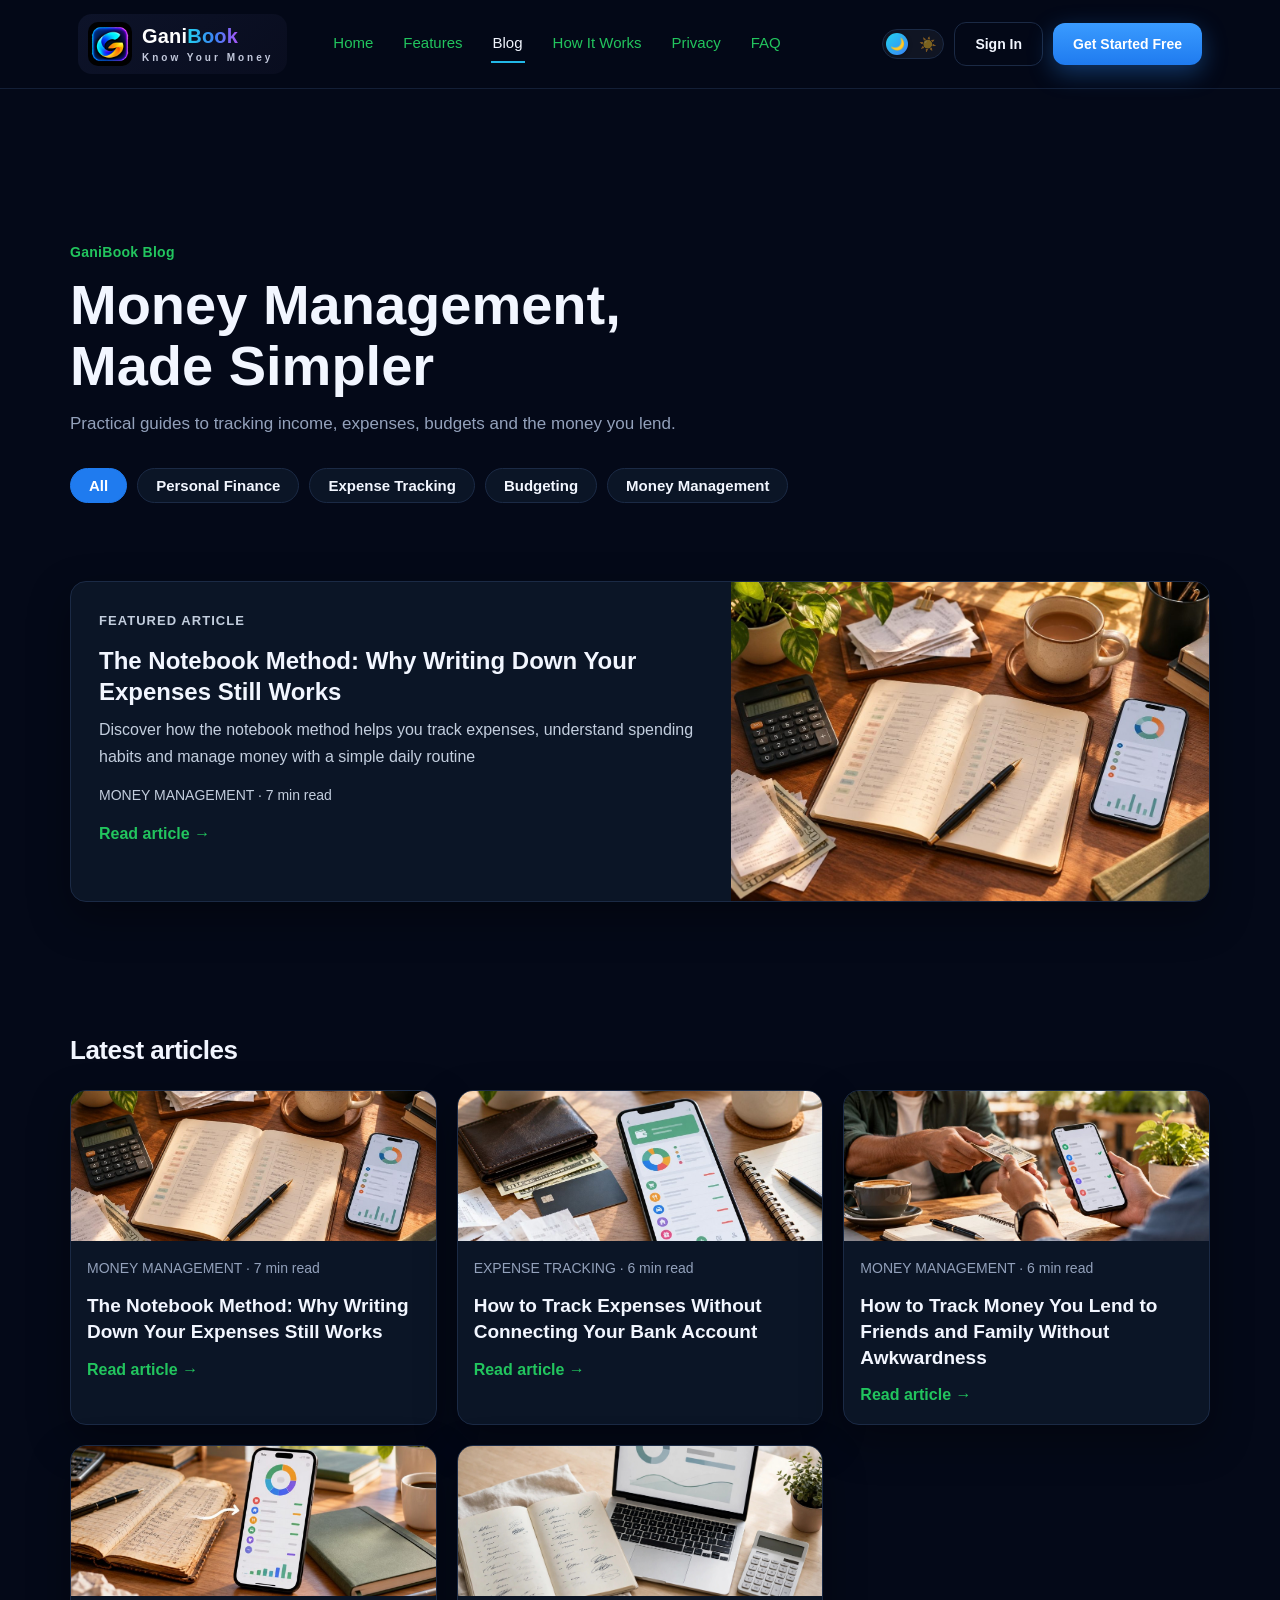
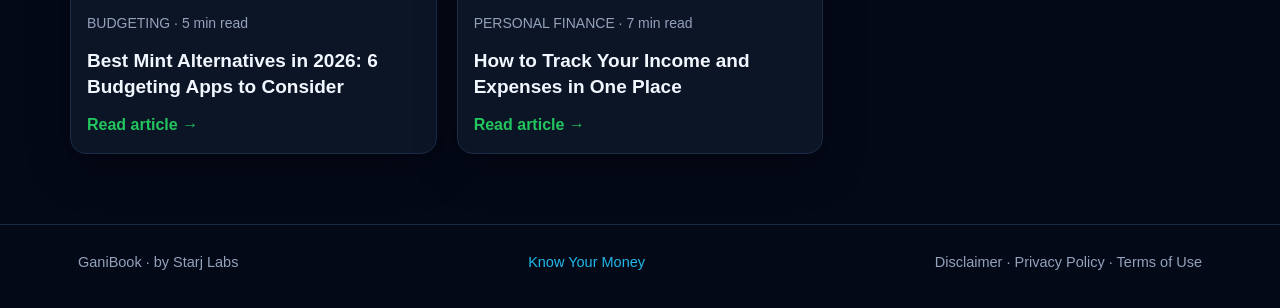
==== commit e4be3505: "Add GA4 tag (G-QWX0BM4P8J) to all pages, owner-approved Priority 4" ====
--- a/blog/index.html
+++ b/blog/index.html
@@ -1,6 +1,12 @@
 <!DOCTYPE html>
 <html lang="en" data-theme="dark">
 <head>
+<script async src="https://www.googletagmanager.com/gtm.js?id=G-QWX0BM4P8J"></script>
+<script>
+  window.dataLayer = window.dataLayer || [];
+  function gtag(){dataLayer.push(arguments);}
+  gtag('js', new Date());
+</script>
 <meta charset="UTF-8">
 <meta name="viewport" content="width=device-width, initial-scale=1">
 <title>GaniBook Blog — Money Management, Made Simpler</title>
--- a/blog/blog.css
+++ b/blog/blog.css
@@ -94,8 +94,8 @@
 .read-link { color: var(--link); font-weight: 700; text-decoration: none; }
 .latest-grid { display: grid; grid-template-columns: repeat(3, 1fr); gap: 20px; }
 .art-card { background: var(--card); border: 1px solid var(--border); border-radius: 16px; overflow: hidden; box-shadow: var(--card-shadow); }
-.art-card img { width: 100%; aspect-ratio: 16/9; object-fit: cover; display: block; }
-.art-card-body { padding: 20px; }
+.art-card img { width: 100%; height: 150px; object-fit: cover; display: block; }
+.art-card-body { padding: 16px; }
 .art-card-body h3 { margin: 0 0 12px; font-size: 19px; line-height: 1.35; }
 .art-card-body h3 a { color: var(--text); text-decoration: none; }
 
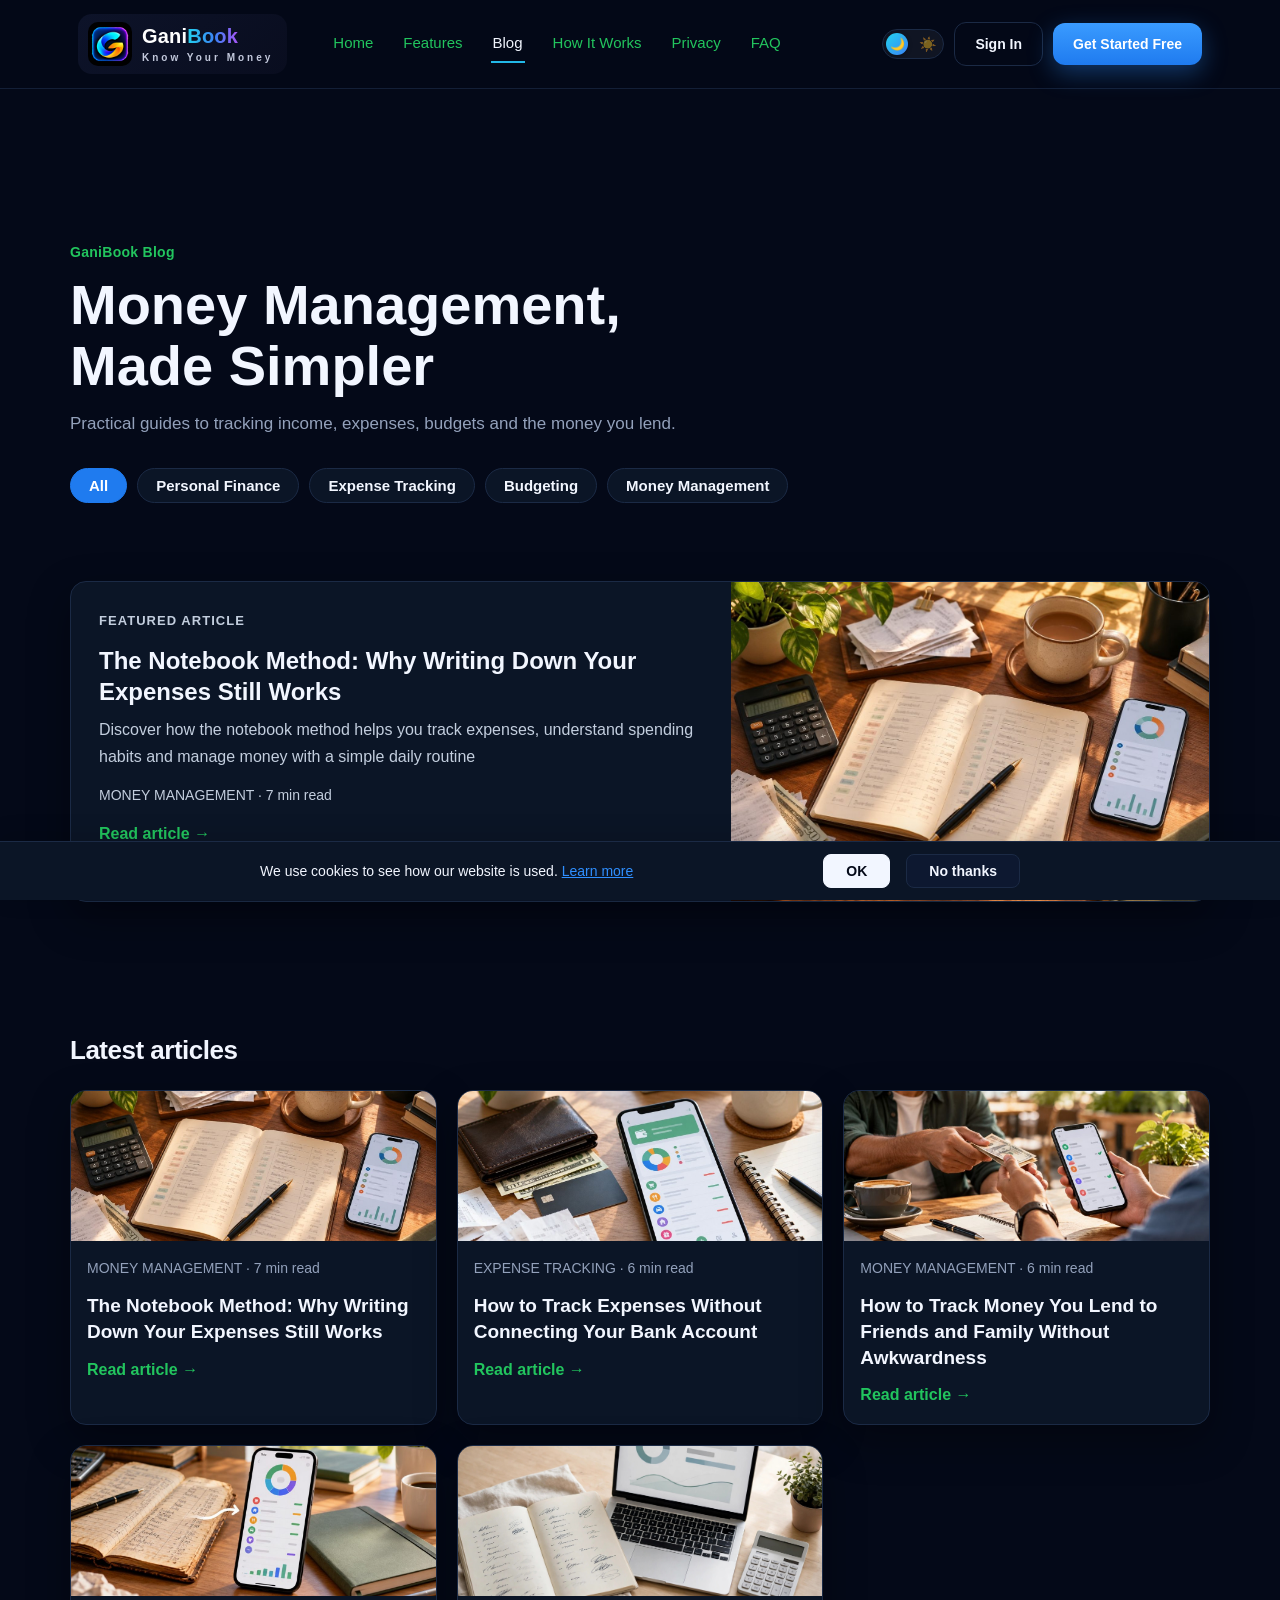
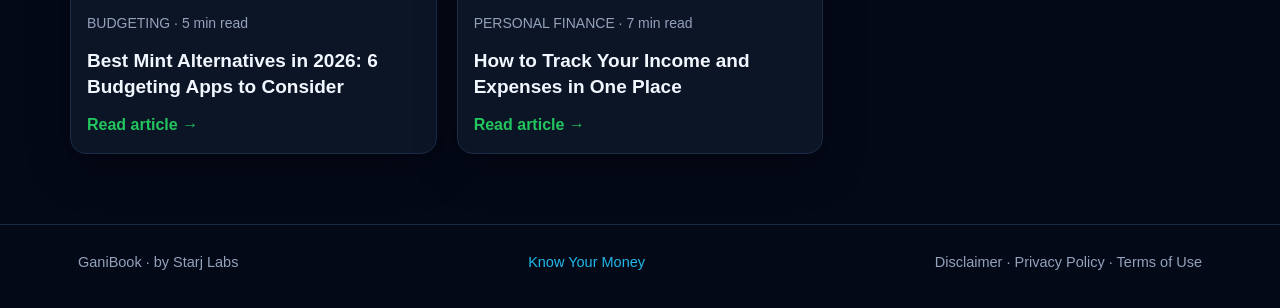
==== commit 809b1833: "Add EU/UK geo-targeted cookie notice (owner-approved 12 Nov 2026) - consent.js on all 10 pages repla" ====
--- a/blog/index.html
+++ b/blog/index.html
@@ -1,12 +1,7 @@
 <!DOCTYPE html>
 <html lang="en" data-theme="dark">
 <head>
-<script async src="https://www.googletagmanager.com/gtm.js?id=G-QWX0BM4P8J"></script>
-<script>
-  window.dataLayer = window.dataLayer || [];
-  function gtag(){dataLayer.push(arguments);}
-  gtag('js', new Date());
-</script>
+<script src="../consent.js"></script>
 <meta charset="UTF-8">
 <meta name="viewport" content="width=device-width, initial-scale=1">
 <title>GaniBook Blog — Money Management, Made Simpler</title>
--- a/styles.css
+++ b/styles.css
@@ -412,3 +412,14 @@
     margin-right: auto;
   }
 }
+
+/* Cookie notice (EU/UK visitors only) — small bottom bar, follows the site theme
+   (dark/light) via the CSS variables above. Both buttons have equal visual
+   weight: same size, same weight, both filled. */
+.gb-cookie-notice { position: fixed; left: 0; right: 0; bottom: 0; z-index: 9999; background: var(--card); color: var(--text); border-top: 1px solid var(--border); box-shadow: 0 -4px 24px rgba(0,0,0,.15); padding: 12px 20px; }
+.gb-cookie-notice-in { max-width: 760px; margin: 0 auto; display: flex; gap: 16px; align-items: center; flex-wrap: wrap; }
+.gb-cookie-notice p { margin: 0; font-size: 14px; line-height: 1.6; flex: 1; min-width: 220px; }
+.gb-cookie-notice a { color: #2f8fff; text-decoration: underline; }
+.gb-cookie-btn { padding: 8px 22px; font-size: 14px; font-weight: 600; border-radius: 8px; cursor: pointer; }
+.gb-cookie-ok { background: var(--text); color: var(--bg); border: 1px solid var(--text); }
+.gb-cookie-no { background: var(--card2); color: var(--text); border: 1px solid var(--border); }
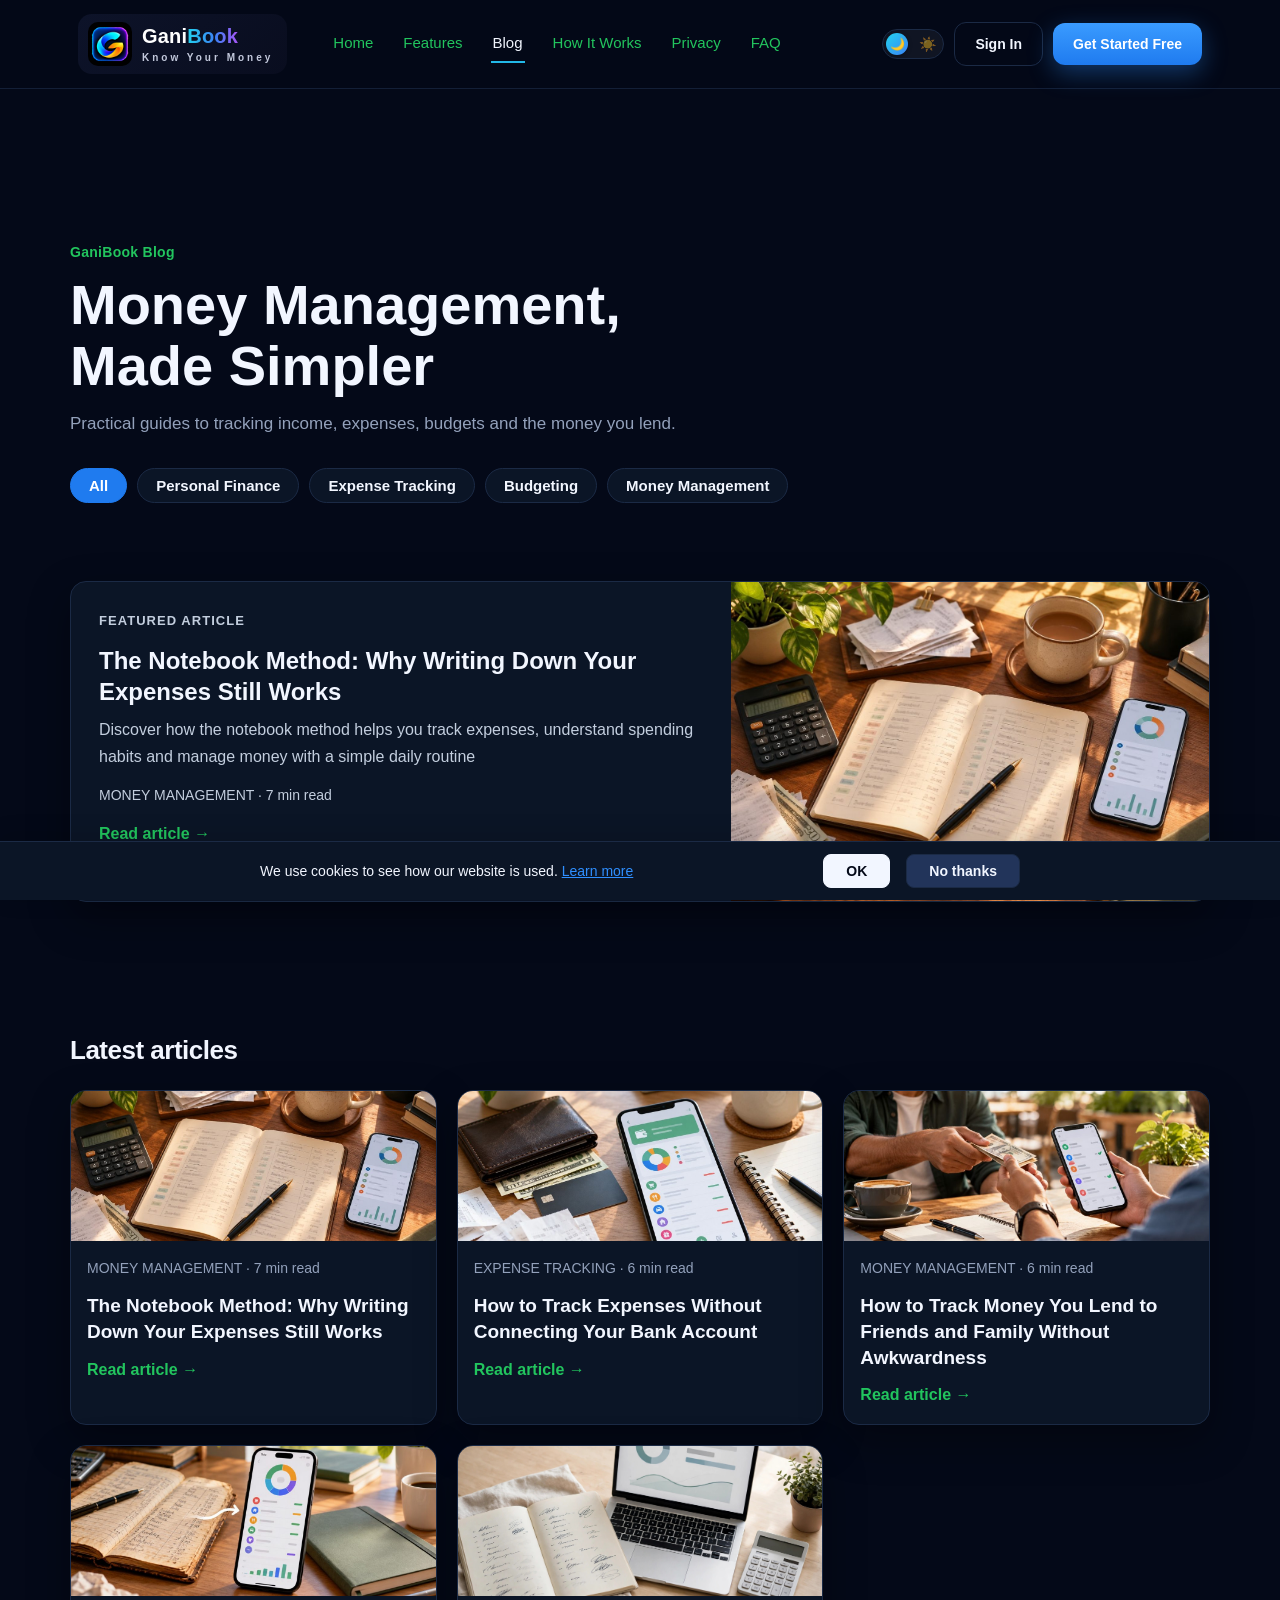
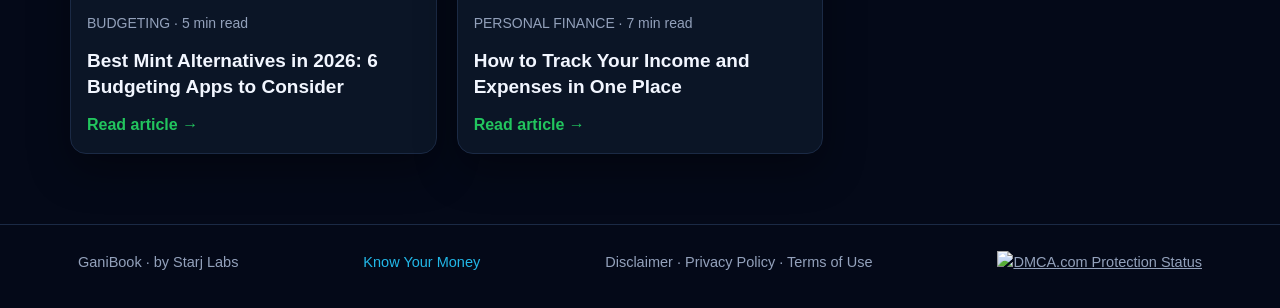
==== commit a1df1e1d: "DMCA badge: add free Protection badge to website footer (ID 75f219a5-00aa-4ca1-b42f-cd313d3db594, ow" ====
--- a/blog/index.html
+++ b/blog/index.html
@@ -127,6 +127,7 @@
       <a href="../privacy.html">Privacy Policy</a> ·
       <a href="../terms.html">Terms of Use</a>
     </span>
+    <span class="foot-dmca"><a href="//www.dmca.com/Protection/Status.aspx?ID=75f219a5-00aa-4ca1-b42f-cd313d3db594" title="DMCA.com Protection Status" class="dmca-badge"><img src="https://images.dmca.com/Badges/dmca_protected_sml_120n.png?ID=75f219a5-00aa-4ca1-b42f-cd313d3db594" alt="DMCA.com Protection Status" /></a><script src="https://images.dmca.com/Badges/DMCABadgeHelper.min.js"></script></span>
   </div>
 </footer>
 
--- a/styles.css
+++ b/styles.css
@@ -38,7 +38,7 @@
   --border: #d9e5f6;
   --border-soft: #c4d6ef;
   --text: #0d1b31;
-  --muted: #5b6b87;
+  --muted: #1e293b;
   --sub: #3d4f6e;
   --nav-bg: rgba(255,255,255,.88);
   --nav-border: rgba(200,216,240,.9);
@@ -337,6 +337,9 @@
 .foot-tag { color: #22b8e8; }
 .foot-legal a { color: var(--muted); text-decoration: none; }
 .foot-legal a:hover { color: var(--text); text-decoration: underline; }
+.foot-dmca { display: inline-flex; align-items: center; }
+.foot-dmca a { display: inline-flex; }
+.foot-dmca img { display: block; }
 
 /* ---------- Responsive ---------- */
 @media (max-width: 1020px) {
@@ -422,4 +425,4 @@
 .gb-cookie-notice a { color: #2f8fff; text-decoration: underline; }
 .gb-cookie-btn { padding: 8px 22px; font-size: 14px; font-weight: 600; border-radius: 8px; cursor: pointer; }
 .gb-cookie-ok { background: var(--text); color: var(--bg); border: 1px solid var(--text); }
-.gb-cookie-no { background: var(--card2); color: var(--text); border: 1px solid var(--border); }
+.gb-cookie-no { background: var(--border-soft); color: var(--text); border: 1px solid var(--border); }
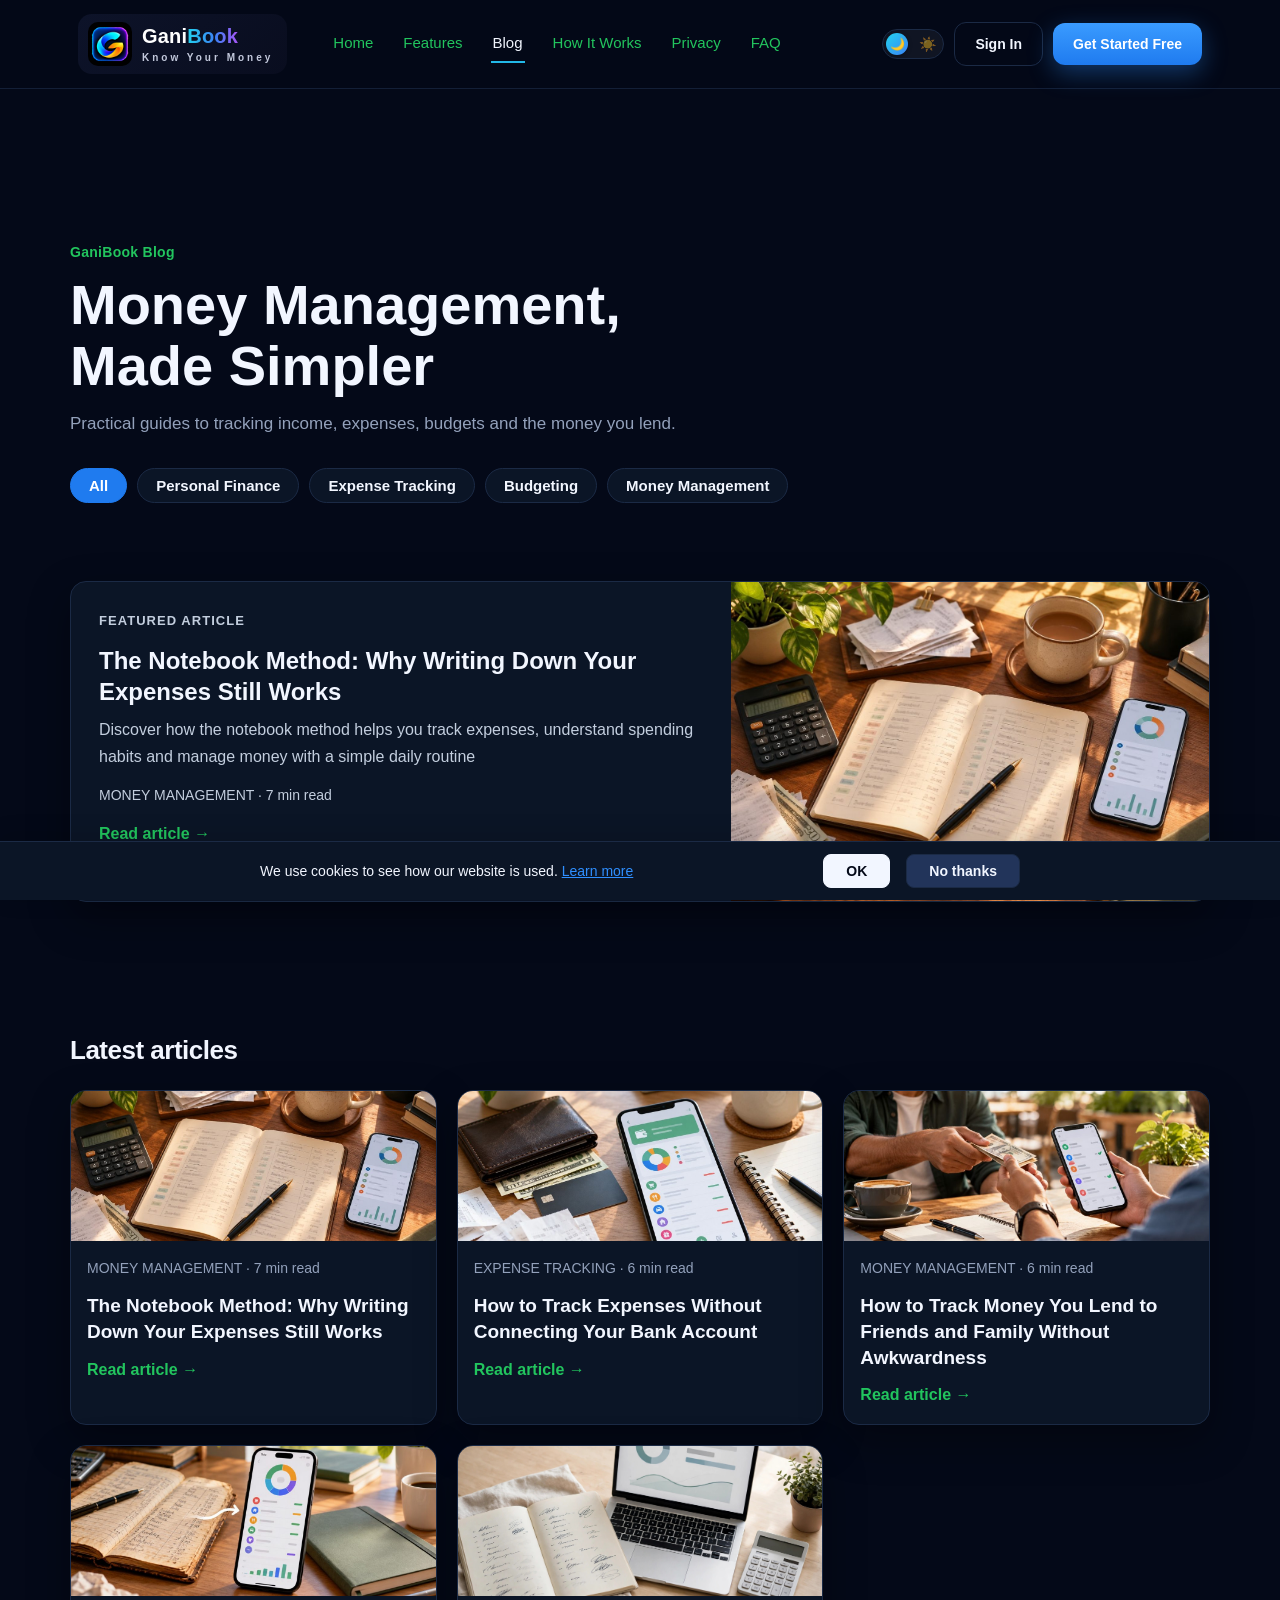
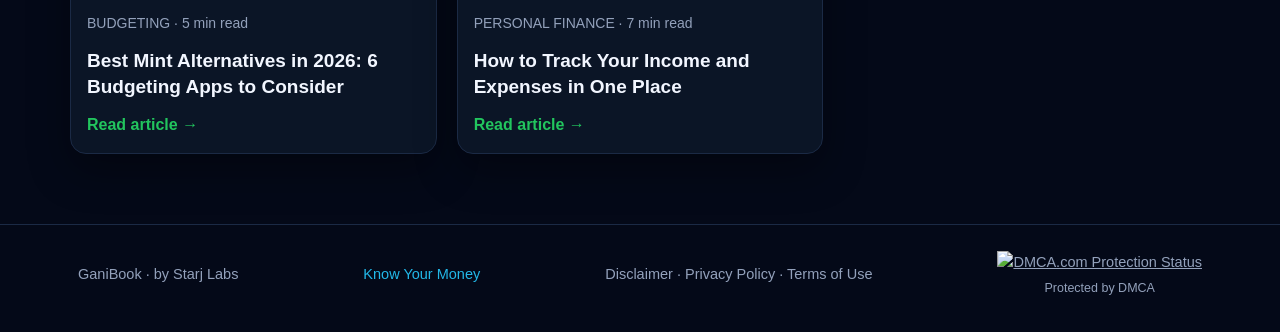
==== commit 95c31058: "DMCA badge: add 'Protected by DMCA' text below badge in website footer (Khatabook style, owner-appro" ====
--- a/blog/index.html
+++ b/blog/index.html
@@ -127,7 +127,7 @@
       <a href="../privacy.html">Privacy Policy</a> ·
       <a href="../terms.html">Terms of Use</a>
     </span>
-    <span class="foot-dmca"><a href="//www.dmca.com/Protection/Status.aspx?ID=75f219a5-00aa-4ca1-b42f-cd313d3db594" title="DMCA.com Protection Status" class="dmca-badge"><img src="https://images.dmca.com/Badges/dmca_protected_sml_120n.png?ID=75f219a5-00aa-4ca1-b42f-cd313d3db594" alt="DMCA.com Protection Status" /></a><script src="https://images.dmca.com/Badges/DMCABadgeHelper.min.js"></script></span>
+    <span class="foot-dmca"><a href="//www.dmca.com/Protection/Status.aspx?ID=75f219a5-00aa-4ca1-b42f-cd313d3db594" title="DMCA.com Protection Status" class="dmca-badge"><img src="https://images.dmca.com/Badges/dmca_protected_sml_120n.png?ID=75f219a5-00aa-4ca1-b42f-cd313d3db594" alt="DMCA.com Protection Status" /></a><span class="foot-dmca-text">Protected by DMCA</span><script src="https://images.dmca.com/Badges/DMCABadgeHelper.min.js"></script></span>
   </div>
 </footer>
 
--- a/styles.css
+++ b/styles.css
@@ -337,9 +337,10 @@
 .foot-tag { color: #22b8e8; }
 .foot-legal a { color: var(--muted); text-decoration: none; }
 .foot-legal a:hover { color: var(--text); text-decoration: underline; }
-.foot-dmca { display: inline-flex; align-items: center; }
+.foot-dmca { display: inline-flex; flex-direction: column; align-items: center; gap: 4px; }
 .foot-dmca a { display: inline-flex; }
 .foot-dmca img { display: block; }
+.foot-dmca-text { font-size: 12.5px; color: var(--muted); }
 
 /* ---------- Responsive ---------- */
 @media (max-width: 1020px) {
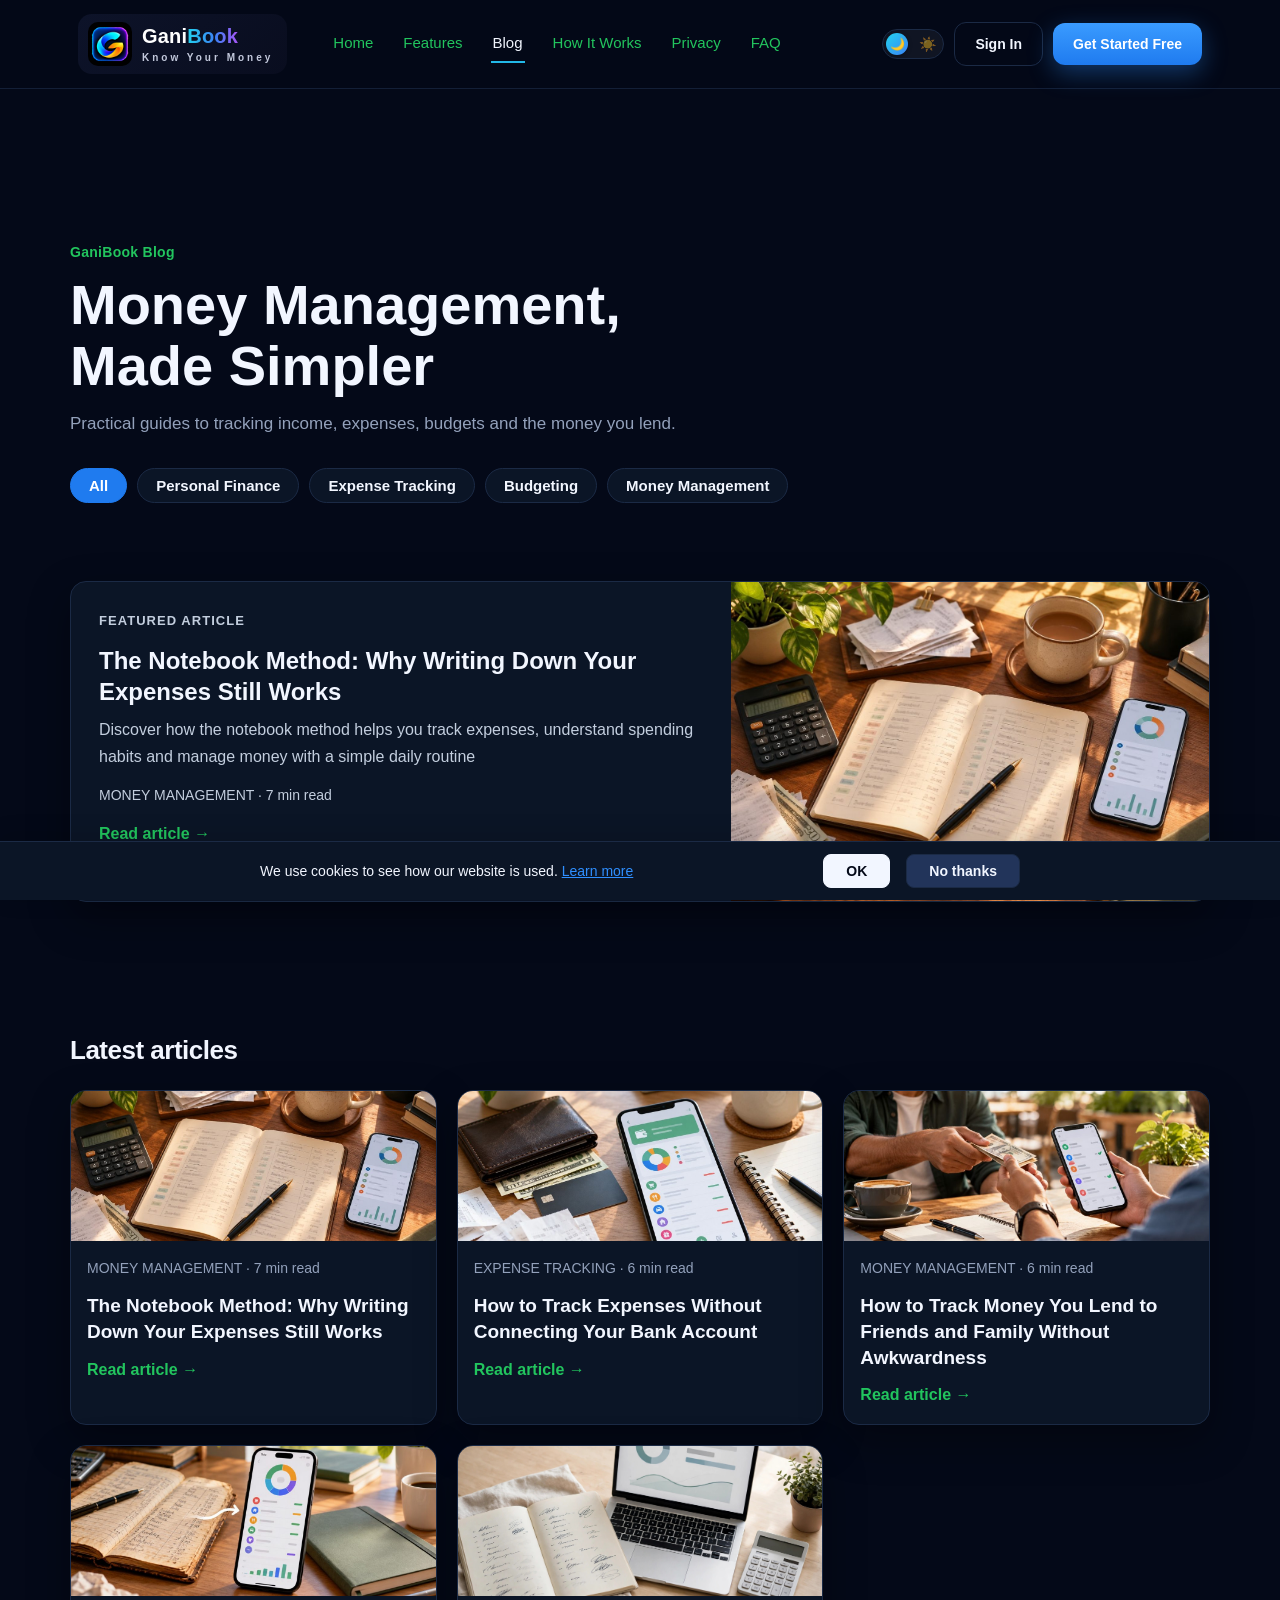
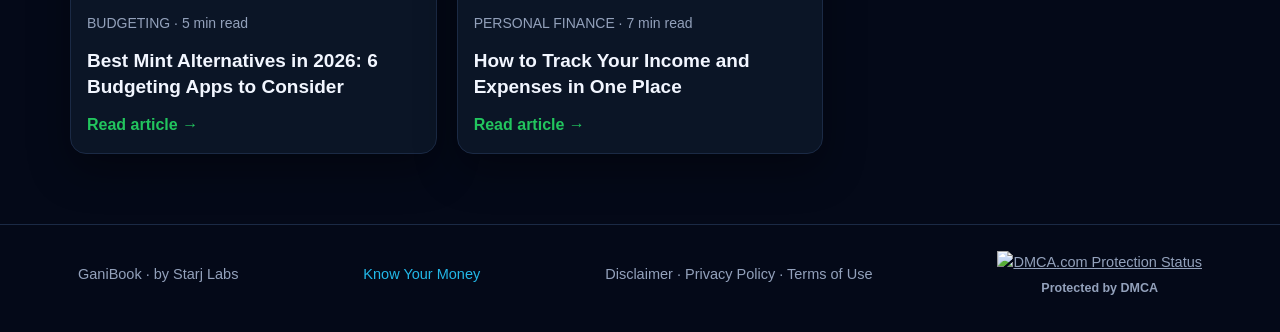
==== commit d438d554: "DMCA badge: switch to grey tick-mark badge dmca_protected_17_120.png (Khatabook style, same ID, owne" ====
--- a/blog/index.html
+++ b/blog/index.html
@@ -127,7 +127,7 @@
       <a href="../privacy.html">Privacy Policy</a> ·
       <a href="../terms.html">Terms of Use</a>
     </span>
-    <span class="foot-dmca"><a href="//www.dmca.com/Protection/Status.aspx?ID=75f219a5-00aa-4ca1-b42f-cd313d3db594" title="DMCA.com Protection Status" class="dmca-badge"><img src="https://images.dmca.com/Badges/dmca_protected_sml_120n.png?ID=75f219a5-00aa-4ca1-b42f-cd313d3db594" alt="DMCA.com Protection Status" /></a><span class="foot-dmca-text">Protected by DMCA</span><script src="https://images.dmca.com/Badges/DMCABadgeHelper.min.js"></script></span>
+    <span class="foot-dmca"><a href="//www.dmca.com/Protection/Status.aspx?ID=75f219a5-00aa-4ca1-b42f-cd313d3db594" title="DMCA.com Protection Status" class="dmca-badge"><img src="https://images.dmca.com/Badges/dmca_protected_17_120.png?ID=75f219a5-00aa-4ca1-b42f-cd313d3db594" alt="DMCA.com Protection Status" /></a><span class="foot-dmca-text">Protected by DMCA</span><script src="https://images.dmca.com/Badges/DMCABadgeHelper.min.js"></script></span>
   </div>
 </footer>
 
--- a/styles.css
+++ b/styles.css
@@ -340,7 +340,7 @@
 .foot-dmca { display: inline-flex; flex-direction: column; align-items: center; gap: 4px; }
 .foot-dmca a { display: inline-flex; }
 .foot-dmca img { display: block; }
-.foot-dmca-text { font-size: 12.5px; color: var(--muted); }
+.foot-dmca-text { font-size: 12.5px; font-weight: 600; color: var(--muted); }
 
 /* ---------- Responsive ---------- */
 @media (max-width: 1020px) {
